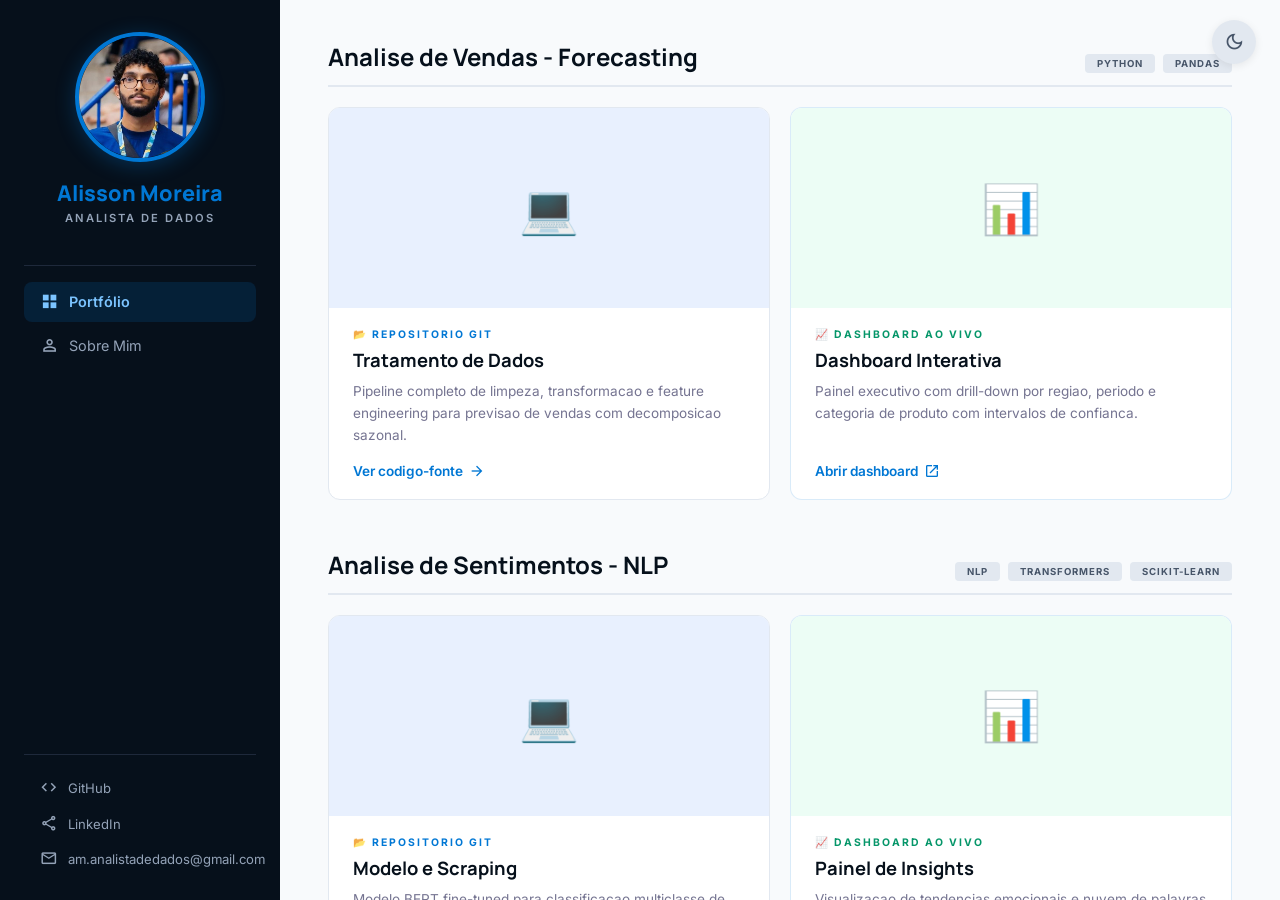
==== index2.html @ 7519adab "outras versões" ====
<!DOCTYPE html>
<html class="light" lang="pt-BR">
<head>
    <meta charset="utf-8"/>
    <meta name="viewport" content="width=device-width, initial-scale=1.0"/>
    <title>Portfólio | Alisson Moreira - Analista de Dados</title>
    <link href="https://fonts.googleapis.com/css2?family=Manrope:wght@400;600;700;800&family=Inter:wght@300;400;500;600&display=swap" rel="stylesheet"/>
    <link href="https://fonts.googleapis.com/css2?family=Material+Symbols+Outlined:wght,FILL@100..700,0..1&display=swap" rel="stylesheet"/>
    <style>
        /* ========== RESET & BASE ========== */
        *, *::before, *::after { margin: 0; padding: 0; box-sizing: border-box; }
        html { scroll-behavior: smooth; }

        body {
            font-family: 'Inter', sans-serif;
            color: #2a3439;
            background-color: #F8FAFC;
            transition: background-color 0.4s, color 0.4s;
            overflow: hidden;
            height: 100vh;
        }
        .dark body { background-color: #06101b; color: #e2e8f0; }

        .material-symbols-outlined {
            font-variation-settings: 'FILL' 0, 'wght' 400, 'GRAD' 0, 'opsz' 24;
        }

        /* ========== SIDEBAR ========== */
        aside {
            height: 100vh;
            width: 280px;
            position: fixed;
            left: 0; top: 0;
            background: #06101b;
            display: flex;
            flex-direction: column;
            padding: 2rem 1.5rem 1.5rem;
            z-index: 40;
            overflow-y: auto;
            transition: transform 0.3s;
        }

        /* -- Perfil -- */
        .sidebar-profile {
            display: flex;
            flex-direction: column;
            align-items: center;
            text-align: center;
            margin-bottom: 1.5rem;
        }
        .sidebar-photo {
            width: 130px; height: 130px;
            border-radius: 50%;
            object-fit: cover;
            border: 4px solid #0077D4;
            box-shadow: 0 4px 20px rgba(0,119,212,0.3);
            margin-bottom: 1rem;
        }
        .sidebar-name {
            font-family: 'Manrope', sans-serif;
            font-size: 1.35rem;
            font-weight: 800;
            color: #0077D4;
        }
        .sidebar-role {
            font-size: 0.7rem;
            font-weight: 600;
            color: #94a3b8;
            text-transform: uppercase;
            letter-spacing: 2px;
            margin-top: 0.25rem;
        }

        /* -- Sidebar nav -- */
        aside hr {
            border: none;
            border-top: 1px solid #1e293b;
            margin: 1rem 0;
        }
        .sidebar-nav { display: flex; flex-direction: column; gap: 4px; flex: 1; }
        .sidebar-nav a {
            color: #94a3b8;
            text-decoration: none;
            padding: 0.65rem 1rem;
            border-radius: 8px;
            display: flex;
            align-items: center;
            gap: 10px;
            font-size: 0.9rem;
            transition: all 0.2s;
        }
        .sidebar-nav a:hover { background: rgba(0,119,212,0.1); color: #e2e8f0; }
        .sidebar-nav a.active {
            background: rgba(0,119,212,0.15);
            color: #7cc4ff;
            font-weight: 600;
        }
        .sidebar-nav a .material-symbols-outlined { font-size: 1.2rem; }

        /* -- Sidebar bottom links -- */
        .sidebar-bottom {
            display: flex;
            flex-direction: column;
            gap: 2px;
            border-top: 1px solid #1e293b;
            padding-top: 1rem;
            margin-top: auto;
        }
        .sidebar-bottom a,
        .sidebar-bottom .copy-email-btn {
            color: #94a3b8;
            text-decoration: none;
            display: flex;
            align-items: center;
            gap: 10px;
            padding: 0.5rem 1rem;
            border-radius: 8px;
            font-size: 0.82rem;
            transition: all 0.2s;
            cursor: pointer;
            border: none;
            background: none;
            font-family: inherit;
            width: 100%;
            position: relative;
        }
        .sidebar-bottom a:hover,
        .sidebar-bottom .copy-email-btn:hover {
            color: #0077D4;
            background: rgba(0,119,212,0.08);
        }
        .sidebar-bottom .material-symbols-outlined { font-size: 1.1rem; }

        /* -- Copy badge -- */
        .copy-badge {
            position: absolute;
            top: -6px; right: 8px;
            background: #059669;
            color: #fff;
            font-size: 0.6rem;
            font-weight: 700;
            padding: 2px 8px;
            border-radius: 20px;
            opacity: 0;
            transform: translateY(4px);
            transition: all 0.3s;
            pointer-events: none;
        }
        .copy-badge.show {
            opacity: 1;
            transform: translateY(0);
        }

        /* ========== MAIN CONTENT ========== */
        main {
            margin-left: 280px;
            padding: 2.5rem 3rem 3rem;
            height: 100vh;
            overflow-y: auto;
            transition: background-color 0.4s;
        }

        /* ========== PROJECT SECTION ========== */
        .project { margin-bottom: 3rem; }
        .project-header {
            display: flex;
            justify-content: space-between;
            align-items: flex-end;
            border-bottom: 2px solid #e2e8f0;
            padding-bottom: 0.75rem;
            margin-bottom: 1.25rem;
        }
        .dark .project-header { border-color: #1e293b; }

        .project-title {
            font-family: 'Manrope', sans-serif;
            font-size: 1.5rem;
            font-weight: 700;
            color: #06101b;
        }
        .dark .project-title { color: #f1f5f9; }

        .project-tags { display: flex; gap: 0.5rem; }
        .tag {
            background: #e2e8f0;
            color: #475569;
            padding: 4px 12px;
            border-radius: 4px;
            font-size: 0.6rem;
            font-weight: 700;
            text-transform: uppercase;
            letter-spacing: 1px;
        }
        .dark .tag { background: #1e293b; color: #94a3b8; }

        /* ========== CARD GRID ========== */
        .card-grid {
            display: grid;
            grid-template-columns: 1fr 1fr;
            gap: 1.25rem;
            align-items: stretch;
        }

        .card-wrapper {
            text-decoration: none;
            color: inherit;
            display: flex;
        }
        .card-wrapper:hover { text-decoration: none; }

        .card {
            background: #fff;
            border-radius: 12px;
            overflow: hidden;
            border: 1px solid #e2e8f0;
            transition: all 0.3s;
            display: flex;
            flex-direction: column;
            flex: 1;
        }
        .card:hover {
            box-shadow: 0 8px 30px rgba(0,0,0,0.08);
            transform: translateY(-4px);
        }
        .dark .card {
            background: #0f1d32;
            border-color: #1e293b;
        }
        .dark .card:hover {
            box-shadow: 0 8px 30px rgba(0,119,212,0.1);
        }
        .card.dash-card { border-color: rgba(0,119,212,0.15); }
        .dark .card.dash-card { border-color: rgba(0,119,212,0.25); }

        .card-preview {
            width: 100%; height: 200px;
            display: flex; align-items: center; justify-content: center;
            font-size: 3rem;
        }

        .card-body {
            padding: 1.25rem 1.5rem;
            flex: 1;
            display: flex;
            flex-direction: column;
        }
        .card-label {
            font-size: 0.65rem;
            font-weight: 700;
            letter-spacing: 2px;
            text-transform: uppercase;
            margin-bottom: 0.4rem;
        }
        .card-label.repo { color: #0077D4; }
        .card-label.dash { color: #059669; }

        .card-name {
            font-family: 'Manrope', sans-serif;
            font-size: 1.15rem;
            font-weight: 700;
            color: #06101b;
            margin-bottom: 0.5rem;
        }
        .dark .card-name { color: #f1f5f9; }

        .card-desc {
            font-size: 0.85rem;
            color: #757491;
            line-height: 1.6;
            flex: 1;
        }
        .dark .card-desc { color: #94a3b8; }

        .card-action {
            display: inline-flex;
            align-items: center;
            gap: 6px;
            color: #0077D4;
            font-size: 0.85rem;
            font-weight: 600;
            margin-top: 1rem;
            text-decoration: none;
        }
        .card-action .material-symbols-outlined {
            font-size: 1rem;
            transition: transform 0.2s;
        }
        .card-wrapper:hover .card-action .material-symbols-outlined {
            transform: translateX(4px);
        }

        /* ========== FOOTER ========== */
        footer {
            text-align: center;
            padding: 2rem 0;
            border-top: 1px solid #e2e8f0;
            color: #757491;
            font-size: 0.75rem;
            letter-spacing: 1px;
        }
        .dark footer { border-color: #1e293b; color: #64748b; }

        /* ========== THEME TOGGLE (top-right) ========== */
        .theme-toggle {
            position: fixed;
            top: 1.25rem; right: 1.5rem;
            z-index: 50;
            background: #e2e8f0;
            border: none;
            width: 44px; height: 44px;
            border-radius: 50%;
            cursor: pointer;
            display: flex;
            align-items: center;
            justify-content: center;
            transition: background 0.3s;
            box-shadow: 0 2px 8px rgba(0,0,0,0.08);
        }
        .dark .theme-toggle { background: #1e293b; }
        .theme-toggle .material-symbols-outlined { color: #475569; font-size: 1.3rem; }
        .dark .theme-toggle .material-symbols-outlined { color: #94a3b8; }

        .theme-toggle .icon-light { display: none; }
        .dark .theme-toggle .icon-dark { display: none; }
        .dark .theme-toggle .icon-light { display: block; }

        /* ========== MOBILE HAMBURGER ========== */
        .hamburger {
            display: none;
            position: fixed;
            top: 1.25rem; left: 1rem;
            z-index: 60;
            background: #0077D4;
            border: none;
            width: 44px; height: 44px;
            border-radius: 10px;
            cursor: pointer;
            align-items: center;
            justify-content: center;
            box-shadow: 0 2px 8px rgba(0,0,0,0.15);
        }
        .hamburger .material-symbols-outlined { color: #fff; font-size: 1.5rem; }

        .sidebar-overlay {
            display: none;
            position: fixed;
            inset: 0;
            background: rgba(0,0,0,0.5);
            z-index: 35;
        }

        /* ========== RESPONSIVE ========== */
        @media (max-width: 900px) {
            .card-grid { grid-template-columns: 1fr; }
        }
        @media (max-width: 768px) {
            aside { transform: translateX(-100%); }
            aside.open { transform: translateX(0); }
            .sidebar-overlay.open { display: block; }
            .hamburger { display: flex; }
            main { margin-left: 0; padding: 4.5rem 1.25rem 2rem; }
        }
    </style>
</head>
<body>
    <!-- Theme Toggle -->
    <button class="theme-toggle" id="theme-toggle" aria-label="Alternar tema">
        <span class="material-symbols-outlined icon-dark">dark_mode</span>
        <span class="material-symbols-outlined icon-light">light_mode</span>
    </button>

    <!-- Mobile Hamburger -->
    <button class="hamburger" id="hamburger">
        <span class="material-symbols-outlined">menu</span>
    </button>
    <div class="sidebar-overlay" id="sidebar-overlay"></div>

    <!-- Sidebar -->
    <aside id="sidebar">
        <div class="sidebar-profile">
            <img class="sidebar-photo" src="alisson.jpeg" alt="Alisson Moreira"/>
            <h1 class="sidebar-name">Alisson Moreira</h1>
            <p class="sidebar-role">Analista de Dados</p>
        </div>

        <hr/>

        <nav class="sidebar-nav">
            <a href="index.html" class="active">
                <span class="material-symbols-outlined" style="font-variation-settings:'FILL' 1;">grid_view</span>
                Portfólio
            </a>
            <a href="sobre.html">
                <span class="material-symbols-outlined">person</span>
                Sobre Mim
            </a>
        </nav>

        <div class="sidebar-bottom">
            <a href="https://github.com/alisson002" target="_blank">
                <span class="material-symbols-outlined">code</span>
                GitHub
            </a>
            <a href="https://linkedin.com/in/seu-perfil" target="_blank">
                <span class="material-symbols-outlined">share</span>
                LinkedIn
            </a>
            <button class="copy-email-btn" id="copy-email" type="button">
                <span class="material-symbols-outlined">mail</span>
                am.analistadedados@gmail.com
                <span class="copy-badge" id="copy-badge">Copiado!</span>
            </button>
        </div>
    </aside>

    <!-- Main Content -->
    <main>
        <!-- ===== Projeto 1 ===== -->
        <div class="project">
            <div class="project-header">
                <h3 class="project-title">Analise de Vendas - Forecasting</h3>
                <div class="project-tags">
                    <span class="tag">Python</span>
                    <span class="tag">Pandas</span>
                </div>
            </div>
            <div class="card-grid">
                <a class="card-wrapper" href="https://github.com/seu-usuario/projeto-vendas" target="_blank">
                    <div class="card">
                        <div class="card-preview" style="background:#e8f0fe;">💻</div>
                        <div class="card-body">
                            <div class="card-label repo">📂 Repositorio Git</div>
                            <div class="card-name">Tratamento de Dados</div>
                            <p class="card-desc">Pipeline completo de limpeza, transformacao e feature engineering para previsao de vendas com decomposicao sazonal.</p>
                            <span class="card-action">Ver codigo-fonte <span class="material-symbols-outlined">arrow_forward</span></span>
                        </div>
                    </div>
                </a>
                <a class="card-wrapper" href="https://seu-app.streamlit.app" target="_blank">
                    <div class="card dash-card">
                        <div class="card-preview" style="background:#ecfdf5;">📊</div>
                        <div class="card-body">
                            <div class="card-label dash">📈 Dashboard ao Vivo</div>
                            <div class="card-name">Dashboard Interativa</div>
                            <p class="card-desc">Painel executivo com drill-down por regiao, periodo e categoria de produto com intervalos de confianca.</p>
                            <span class="card-action">Abrir dashboard <span class="material-symbols-outlined">open_in_new</span></span>
                        </div>
                    </div>
                </a>
            </div>
        </div>

        <!-- ===== Projeto 2 ===== -->
        <div class="project">
            <div class="project-header">
                <h3 class="project-title">Analise de Sentimentos - NLP</h3>
                <div class="project-tags">
                    <span class="tag">NLP</span>
                    <span class="tag">Transformers</span>
                    <span class="tag">Scikit-learn</span>
                </div>
            </div>
            <div class="card-grid">
                <a class="card-wrapper" href="https://github.com/seu-usuario/projeto-sentimentos" target="_blank">
                    <div class="card">
                        <div class="card-preview" style="background:#e8f0fe;">💻</div>
                        <div class="card-body">
                            <div class="card-label repo">📂 Repositorio Git</div>
                            <div class="card-name">Modelo e Scraping</div>
                            <p class="card-desc">Modelo BERT fine-tuned para classificacao multiclasse de avaliacoes de clientes em 4 categorias de produto.</p>
                            <span class="card-action">Ver codigo-fonte <span class="material-symbols-outlined">arrow_forward</span></span>
                        </div>
                    </div>
                </a>
                <a class="card-wrapper" href="https://seu-app-sentimentos.streamlit.app" target="_blank">
                    <div class="card dash-card">
                        <div class="card-preview" style="background:#ecfdf5;">📊</div>
                        <div class="card-body">
                            <div class="card-label dash">📈 Dashboard ao Vivo</div>
                            <div class="card-name">Painel de Insights</div>
                            <p class="card-desc">Visualizacao de tendencias emocionais e nuvem de palavras para orientar estrategias de marketing.</p>
                            <span class="card-action">Abrir dashboard <span class="material-symbols-outlined">open_in_new</span></span>
                        </div>
                    </div>
                </a>
            </div>
        </div>

        <!-- ===== Projeto 3 ===== -->
        <div class="project">
            <div class="project-header">
                <h3 class="project-title">Analise de teste</h3>
                <div class="project-tags">
                    <span class="tag">NLP</span>
                    <span class="tag">Transformers</span>
                    <span class="tag">Scikit-learn</span>
                </div>
            </div>
            <div class="card-grid">
                <a class="card-wrapper" href="https://github.com/seu-usuario/projeto-sentimentos" target="_blank">
                    <div class="card">
                        <div class="card-preview" style="background:#e8f0fe;">💻</div>
                        <div class="card-body">
                            <div class="card-label repo">📂 Repositorio Git</div>
                            <div class="card-name">teste</div>
                            <p class="card-desc">sdfjhsdkfjhksjdfhjshdfsdf dsfdsfsd f sdfsdfsdfsdfsd .</p>
                            <span class="card-action">Ver codigo-fonte <span class="material-symbols-outlined">arrow_forward</span></span>
                        </div>
                    </div>
                </a>
                <a class="card-wrapper" href="https://seu-app-sentimentos.streamlit.app" target="_blank">
                    <div class="card dash-card">
                        <div class="card-preview" style="background:#ecfdf5;">📊</div>
                        <div class="card-body">
                            <div class="card-label dash">📈 Dashboard ao Vivo</div>
                            <div class="card-name">Painel de Insights</div>
                            <p class="card-desc">Visualizacao de tendencias emocionais e nuvem de palavras para orientar estrategias de marketing.</p>
                            <span class="card-action">Abrir dashboard <span class="material-symbols-outlined">open_in_new</span></span>
                        </div>
                    </div>
                </a>
            </div>
        </div>
        <!-- Footer -->
        <footer>
            &copy; 2026 Alisson Moreira &middot; Portfólio de Analista de Dados
        </footer>
    </main>

    <script>
        /* ===== TEMA CLARO / ESCURO ===== */
        const html = document.documentElement;
        const toggle = document.getElementById('theme-toggle');

        if (localStorage.getItem('theme') === 'dark') {
            html.classList.replace('light', 'dark');
        }

        toggle.addEventListener('click', () => {
            html.classList.toggle('dark');
            html.classList.toggle('light');
            localStorage.setItem('theme', html.classList.contains('dark') ? 'dark' : 'light');
        });

        /* ===== COPIAR E-MAIL ===== */
        document.getElementById('copy-email').addEventListener('click', () => {
            const email = 'am.analistadedados@gmail.com';
            navigator.clipboard.writeText(email).catch(() => {
                const ta = document.createElement('textarea');
                ta.value = email;
                ta.style.position = 'fixed';
                ta.style.left = '-9999px';
                document.body.appendChild(ta);
                ta.select();
                document.execCommand('copy');
                document.body.removeChild(ta);
            });
            const badge = document.getElementById('copy-badge');
            badge.classList.add('show');
            setTimeout(() => badge.classList.remove('show'), 2000);
        });

        /* ===== MOBILE SIDEBAR ===== */
        const hamburger = document.getElementById('hamburger');
        const sidebar = document.getElementById('sidebar');
        const overlay = document.getElementById('sidebar-overlay');

        hamburger.addEventListener('click', () => {
            sidebar.classList.toggle('open');
            overlay.classList.toggle('open');
        });
        overlay.addEventListener('click', () => {
            sidebar.classList.remove('open');
            overlay.classList.remove('open');
        });
    </script>
</body>
</html>
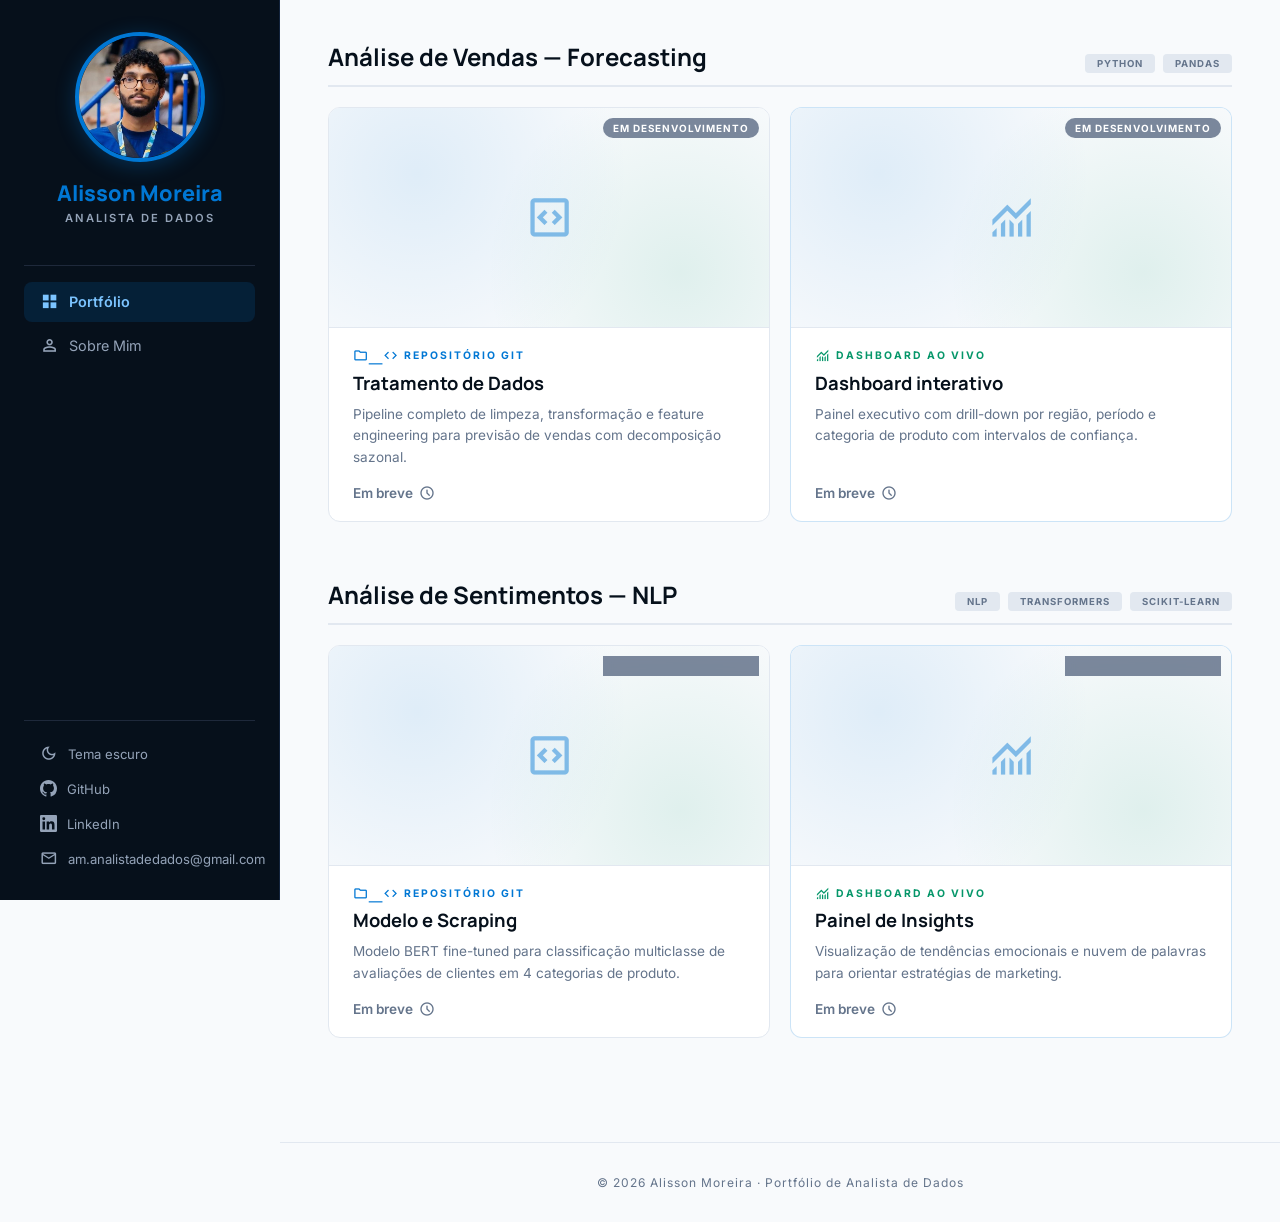
==== commit 3f6a4912: "att" ====
--- a/index2.html
+++ b/index2.html
@@ -4,456 +4,127 @@
     <meta charset="utf-8"/>
     <meta name="viewport" content="width=device-width, initial-scale=1.0"/>
     <title>Portfólio | Alisson Moreira - Analista de Dados</title>
+    <meta name="description" content="Portfólio de Alisson Moreira, analista de dados: projetos em Python, Pandas e SQL com dashboards interativos em Streamlit."/>
+    <meta property="og:title" content="Alisson Moreira — Analista de Dados"/>
+    <meta property="og:description" content="Projetos de análise de dados com Python, Pandas, SQL e dashboards interativos."/>
+    <meta property="og:image" content="https://alisson002.github.io/portifolio/alisson.jpeg"/>
+    <meta property="og:url" content="https://alisson002.github.io/portifolio/"/>
+    <meta property="og:type" content="website"/>
+    <link rel="icon" href="data:image/svg+xml,<svg xmlns=%22http://www.w3.org/2000/svg%22 viewBox=%220 0 100 100%22><text y=%22.9em%22 font-size=%2290%22>📊</text></svg>"/>
+    <script>
+        // Aplica o tema salvo antes da primeira pintura (evita "flash")
+        try {
+            if (localStorage.getItem('theme') === 'dark') {
+                document.documentElement.classList.replace('light', 'dark');
+            }
+        } catch (e) { /* localStorage indisponível (modo privado etc.) */ }
+    </script>
+    <link rel="preconnect" href="https://fonts.googleapis.com"/>
+    <link rel="preconnect" href="https://fonts.gstatic.com" crossorigin/>
     <link href="https://fonts.googleapis.com/css2?family=Manrope:wght@400;600;700;800&family=Inter:wght@300;400;500;600&display=swap" rel="stylesheet"/>
     <link href="https://fonts.googleapis.com/css2?family=Material+Symbols+Outlined:wght,FILL@100..700,0..1&display=swap" rel="stylesheet"/>
-    <style>
-        /* ========== RESET & BASE ========== */
-        *, *::before, *::after { margin: 0; padding: 0; box-sizing: border-box; }
-        html { scroll-behavior: smooth; }
-
-        body {
-            font-family: 'Inter', sans-serif;
-            color: #2a3439;
-            background-color: #F8FAFC;
-            transition: background-color 0.4s, color 0.4s;
-            overflow: hidden;
-            height: 100vh;
-        }
-        .dark body { background-color: #06101b; color: #e2e8f0; }
-
-        .material-symbols-outlined {
-            font-variation-settings: 'FILL' 0, 'wght' 400, 'GRAD' 0, 'opsz' 24;
-        }
-
-        /* ========== SIDEBAR ========== */
-        aside {
-            height: 100vh;
-            width: 280px;
-            position: fixed;
-            left: 0; top: 0;
-            background: #06101b;
-            display: flex;
-            flex-direction: column;
-            padding: 2rem 1.5rem 1.5rem;
-            z-index: 40;
-            overflow-y: auto;
-            transition: transform 0.3s;
-        }
-
-        /* -- Perfil -- */
-        .sidebar-profile {
-            display: flex;
-            flex-direction: column;
-            align-items: center;
-            text-align: center;
-            margin-bottom: 1.5rem;
-        }
-        .sidebar-photo {
-            width: 130px; height: 130px;
-            border-radius: 50%;
-            object-fit: cover;
-            border: 4px solid #0077D4;
-            box-shadow: 0 4px 20px rgba(0,119,212,0.3);
-            margin-bottom: 1rem;
-        }
-        .sidebar-name {
-            font-family: 'Manrope', sans-serif;
-            font-size: 1.35rem;
-            font-weight: 800;
-            color: #0077D4;
-        }
-        .sidebar-role {
-            font-size: 0.7rem;
-            font-weight: 600;
-            color: #94a3b8;
-            text-transform: uppercase;
-            letter-spacing: 2px;
-            margin-top: 0.25rem;
-        }
-
-        /* -- Sidebar nav -- */
-        aside hr {
-            border: none;
-            border-top: 1px solid #1e293b;
-            margin: 1rem 0;
-        }
-        .sidebar-nav { display: flex; flex-direction: column; gap: 4px; flex: 1; }
-        .sidebar-nav a {
-            color: #94a3b8;
-            text-decoration: none;
-            padding: 0.65rem 1rem;
-            border-radius: 8px;
-            display: flex;
-            align-items: center;
-            gap: 10px;
-            font-size: 0.9rem;
-            transition: all 0.2s;
-        }
-        .sidebar-nav a:hover { background: rgba(0,119,212,0.1); color: #e2e8f0; }
-        .sidebar-nav a.active {
-            background: rgba(0,119,212,0.15);
-            color: #7cc4ff;
-            font-weight: 600;
-        }
-        .sidebar-nav a .material-symbols-outlined { font-size: 1.2rem; }
-
-        /* -- Sidebar bottom links -- */
-        .sidebar-bottom {
-            display: flex;
-            flex-direction: column;
-            gap: 2px;
-            border-top: 1px solid #1e293b;
-            padding-top: 1rem;
-            margin-top: auto;
-        }
-        .sidebar-bottom a,
-        .sidebar-bottom .copy-email-btn {
-            color: #94a3b8;
-            text-decoration: none;
-            display: flex;
-            align-items: center;
-            gap: 10px;
-            padding: 0.5rem 1rem;
-            border-radius: 8px;
-            font-size: 0.82rem;
-            transition: all 0.2s;
-            cursor: pointer;
-            border: none;
-            background: none;
-            font-family: inherit;
-            width: 100%;
-            position: relative;
-        }
-        .sidebar-bottom a:hover,
-        .sidebar-bottom .copy-email-btn:hover {
-            color: #0077D4;
-            background: rgba(0,119,212,0.08);
-        }
-        .sidebar-bottom .material-symbols-outlined { font-size: 1.1rem; }
-
-        /* -- Copy badge -- */
-        .copy-badge {
-            position: absolute;
-            top: -6px; right: 8px;
-            background: #059669;
-            color: #fff;
-            font-size: 0.6rem;
-            font-weight: 700;
-            padding: 2px 8px;
-            border-radius: 20px;
-            opacity: 0;
-            transform: translateY(4px);
-            transition: all 0.3s;
-            pointer-events: none;
-        }
-        .copy-badge.show {
-            opacity: 1;
-            transform: translateY(0);
-        }
-
-        /* ========== MAIN CONTENT ========== */
-        main {
-            margin-left: 280px;
-            padding: 2.5rem 3rem 3rem;
-            height: 100vh;
-            overflow-y: auto;
-            transition: background-color 0.4s;
-        }
-
-        /* ========== PROJECT SECTION ========== */
-        .project { margin-bottom: 3rem; }
-        .project-header {
-            display: flex;
-            justify-content: space-between;
-            align-items: flex-end;
-            border-bottom: 2px solid #e2e8f0;
-            padding-bottom: 0.75rem;
-            margin-bottom: 1.25rem;
-        }
-        .dark .project-header { border-color: #1e293b; }
-
-        .project-title {
-            font-family: 'Manrope', sans-serif;
-            font-size: 1.5rem;
-            font-weight: 700;
-            color: #06101b;
-        }
-        .dark .project-title { color: #f1f5f9; }
-
-        .project-tags { display: flex; gap: 0.5rem; }
-        .tag {
-            background: #e2e8f0;
-            color: #475569;
-            padding: 4px 12px;
-            border-radius: 4px;
-            font-size: 0.6rem;
-            font-weight: 700;
-            text-transform: uppercase;
-            letter-spacing: 1px;
-        }
-        .dark .tag { background: #1e293b; color: #94a3b8; }
-
-        /* ========== CARD GRID ========== */
-        .card-grid {
-            display: grid;
-            grid-template-columns: 1fr 1fr;
-            gap: 1.25rem;
-            align-items: stretch;
-        }
-
-        .card-wrapper {
-            text-decoration: none;
-            color: inherit;
-            display: flex;
-        }
-        .card-wrapper:hover { text-decoration: none; }
-
-        .card {
-            background: #fff;
-            border-radius: 12px;
-            overflow: hidden;
-            border: 1px solid #e2e8f0;
-            transition: all 0.3s;
-            display: flex;
-            flex-direction: column;
-            flex: 1;
-        }
-        .card:hover {
-            box-shadow: 0 8px 30px rgba(0,0,0,0.08);
-            transform: translateY(-4px);
-        }
-        .dark .card {
-            background: #0f1d32;
-            border-color: #1e293b;
-        }
-        .dark .card:hover {
-            box-shadow: 0 8px 30px rgba(0,119,212,0.1);
-        }
-        .card.dash-card { border-color: rgba(0,119,212,0.15); }
-        .dark .card.dash-card { border-color: rgba(0,119,212,0.25); }
-
-        .card-preview {
-            width: 100%; height: 200px;
-            display: flex; align-items: center; justify-content: center;
-            font-size: 3rem;
-        }
-
-        .card-body {
-            padding: 1.25rem 1.5rem;
-            flex: 1;
-            display: flex;
-            flex-direction: column;
-        }
-        .card-label {
-            font-size: 0.65rem;
-            font-weight: 700;
-            letter-spacing: 2px;
-            text-transform: uppercase;
-            margin-bottom: 0.4rem;
-        }
-        .card-label.repo { color: #0077D4; }
-        .card-label.dash { color: #059669; }
-
-        .card-name {
-            font-family: 'Manrope', sans-serif;
-            font-size: 1.15rem;
-            font-weight: 700;
-            color: #06101b;
-            margin-bottom: 0.5rem;
-        }
-        .dark .card-name { color: #f1f5f9; }
-
-        .card-desc {
-            font-size: 0.85rem;
-            color: #757491;
-            line-height: 1.6;
-            flex: 1;
-        }
-        .dark .card-desc { color: #94a3b8; }
-
-        .card-action {
-            display: inline-flex;
-            align-items: center;
-            gap: 6px;
-            color: #0077D4;
-            font-size: 0.85rem;
-            font-weight: 600;
-            margin-top: 1rem;
-            text-decoration: none;
-        }
-        .card-action .material-symbols-outlined {
-            font-size: 1rem;
-            transition: transform 0.2s;
-        }
-        .card-wrapper:hover .card-action .material-symbols-outlined {
-            transform: translateX(4px);
-        }
-
-        /* ========== FOOTER ========== */
-        footer {
-            text-align: center;
-            padding: 2rem 0;
-            border-top: 1px solid #e2e8f0;
-            color: #757491;
-            font-size: 0.75rem;
-            letter-spacing: 1px;
-        }
-        .dark footer { border-color: #1e293b; color: #64748b; }
-
-        /* ========== THEME TOGGLE (top-right) ========== */
-        .theme-toggle {
-            position: fixed;
-            top: 1.25rem; right: 1.5rem;
-            z-index: 50;
-            background: #e2e8f0;
-            border: none;
-            width: 44px; height: 44px;
-            border-radius: 50%;
-            cursor: pointer;
-            display: flex;
-            align-items: center;
-            justify-content: center;
-            transition: background 0.3s;
-            box-shadow: 0 2px 8px rgba(0,0,0,0.08);
-        }
-        .dark .theme-toggle { background: #1e293b; }
-        .theme-toggle .material-symbols-outlined { color: #475569; font-size: 1.3rem; }
-        .dark .theme-toggle .material-symbols-outlined { color: #94a3b8; }
-
-        .theme-toggle .icon-light { display: none; }
-        .dark .theme-toggle .icon-dark { display: none; }
-        .dark .theme-toggle .icon-light { display: block; }
-
-        /* ========== MOBILE HAMBURGER ========== */
-        .hamburger {
-            display: none;
-            position: fixed;
-            top: 1.25rem; left: 1rem;
-            z-index: 60;
-            background: #0077D4;
-            border: none;
-            width: 44px; height: 44px;
-            border-radius: 10px;
-            cursor: pointer;
-            align-items: center;
-            justify-content: center;
-            box-shadow: 0 2px 8px rgba(0,0,0,0.15);
-        }
-        .hamburger .material-symbols-outlined { color: #fff; font-size: 1.5rem; }
-
-        .sidebar-overlay {
-            display: none;
-            position: fixed;
-            inset: 0;
-            background: rgba(0,0,0,0.5);
-            z-index: 35;
-        }
-
-        /* ========== RESPONSIVE ========== */
-        @media (max-width: 900px) {
-            .card-grid { grid-template-columns: 1fr; }
-        }
-        @media (max-width: 768px) {
-            aside { transform: translateX(-100%); }
-            aside.open { transform: translateX(0); }
-            .sidebar-overlay.open { display: block; }
-            .hamburger { display: flex; }
-            main { margin-left: 0; padding: 4.5rem 1.25rem 2rem; }
-        }
-    </style>
+    <link href="assets/style.css" rel="stylesheet"/>
 </head>
 <body>
-    <!-- Theme Toggle -->
-    <button class="theme-toggle" id="theme-toggle" aria-label="Alternar tema">
-        <span class="material-symbols-outlined icon-dark">dark_mode</span>
-        <span class="material-symbols-outlined icon-light">light_mode</span>
-    </button>
+    <a class="skip-link" href="#conteudo">Ir para o conteúdo</a>
 
-    <!-- Mobile Hamburger -->
-    <button class="hamburger" id="hamburger">
-        <span class="material-symbols-outlined">menu</span>
+    <!-- Menu mobile -->
+    <button class="hamburger" id="hamburger" aria-label="Abrir menu">
+        <span class="material-symbols-outlined" aria-hidden="true">menu</span>
     </button>
     <div class="sidebar-overlay" id="sidebar-overlay"></div>
 
     <!-- Sidebar -->
     <aside id="sidebar">
         <div class="sidebar-profile">
-            <img class="sidebar-photo" src="alisson.jpeg" alt="Alisson Moreira"/>
+            <img class="sidebar-photo" src="alisson.jpeg" alt="Foto de Alisson Moreira"/>
             <h1 class="sidebar-name">Alisson Moreira</h1>
             <p class="sidebar-role">Analista de Dados</p>
         </div>
 
         <hr/>
 
-        <nav class="sidebar-nav">
-            <a href="index.html" class="active">
-                <span class="material-symbols-outlined" style="font-variation-settings:'FILL' 1;">grid_view</span>
+        <nav class="sidebar-nav" aria-label="Navegação principal">
+            <a href="index.html" class="active" aria-current="page">
+                <span class="material-symbols-outlined" style="font-variation-settings:'FILL' 1;" aria-hidden="true">grid_view</span>
                 Portfólio
             </a>
             <a href="sobre.html">
-                <span class="material-symbols-outlined">person</span>
+                <span class="material-symbols-outlined" aria-hidden="true">person</span>
                 Sobre Mim
             </a>
         </nav>
 
         <div class="sidebar-bottom">
-            <a href="https://github.com/alisson002" target="_blank">
-                <span class="material-symbols-outlined">code</span>
+            <button class="theme-toggle" id="theme-toggle" type="button" aria-label="Alternar tema claro/escuro">
+                <span class="material-symbols-outlined icon-dark" aria-hidden="true">dark_mode</span>
+                <span class="material-symbols-outlined icon-light" aria-hidden="true">light_mode</span>
+                <span class="icon-dark">Tema escuro</span>
+                <span class="icon-light">Tema claro</span>
+            </button>
+            <a href="https://github.com/alisson002" target="_blank" rel="noopener">
+                <svg viewBox="0 0 16 16" aria-hidden="true"><path d="M8 0C3.58 0 0 3.58 0 8c0 3.54 2.29 6.53 5.47 7.59.4.07.55-.17.55-.38 0-.19-.01-.82-.01-1.49-2.01.37-2.53-.49-2.69-.94-.09-.23-.48-.94-.82-1.13-.28-.15-.68-.52-.01-.53.63-.01 1.08.58 1.23.82.72 1.21 1.87.87 2.33.66.07-.52.28-.87.51-1.07-1.78-.2-3.64-.89-3.64-3.95 0-.87.31-1.59.82-2.15-.08-.2-.36-1.02.08-2.12 0 0 .67-.21 2.2.82.64-.18 1.32-.27 2-.27.68 0 1.36.09 2 .27 1.53-1.04 2.2-.82 2.2-.82.44 1.1.16 1.92.08 2.12.51.56.82 1.27.82 2.15 0 3.07-1.87 3.75-3.65 3.95.29.25.54.73.54 1.48 0 1.07-.01 1.93-.01 2.2 0 .21.15.46.55.38A8.01 8.01 0 0 0 16 8c0-4.42-3.58-8-8-8z"/></svg>
                 GitHub
             </a>
-            <a href="https://linkedin.com/in/seu-perfil" target="_blank">
-                <span class="material-symbols-outlined">share</span>
+            <a href="https://linkedin.com/in/seu-perfil" target="_blank" rel="noopener">
+                <svg viewBox="0 0 24 24" aria-hidden="true"><path d="M20.45 20.45h-3.55v-5.57c0-1.33-.03-3.04-1.85-3.04-1.85 0-2.14 1.45-2.14 2.94v5.67H9.36V9h3.41v1.56h.05c.47-.9 1.63-1.85 3.36-1.85 3.6 0 4.27 2.37 4.27 5.45v6.29zM5.34 7.43a2.06 2.06 0 1 1 0-4.12 2.06 2.06 0 0 1 0 4.12zM7.12 20.45H3.56V9h3.56v11.45zM22.22 0H1.77C.79 0 0 .77 0 1.72v20.55C0 23.23.79 24 1.77 24h20.45c.98 0 1.78-.77 1.78-1.73V1.72C24 .77 23.2 0 22.22 0z"/></svg>
                 LinkedIn
             </a>
-            <button class="copy-email-btn" id="copy-email" type="button">
-                <span class="material-symbols-outlined">mail</span>
+            <button class="copy-email-btn" type="button" data-copy-email="am.analistadedados@gmail.com">
+                <span class="material-symbols-outlined" aria-hidden="true">mail</span>
                 am.analistadedados@gmail.com
-                <span class="copy-badge" id="copy-badge">Copiado!</span>
+                <span class="copy-badge">Copiado!</span>
             </button>
         </div>
     </aside>
 
-    <!-- Main Content -->
-    <main>
-        <!-- ===== Projeto 1 ===== -->
-        <div class="project">
+    <!-- Conteúdo -->
+    <main id="conteudo">
+        <!-- ===== Projeto 1: Vendas (em desenvolvimento) ===== -->
+        <section class="project reveal">
             <div class="project-header">
-                <h3 class="project-title">Analise de Vendas - Forecasting</h3>
+                <h3 class="project-title">Análise de Vendas — Forecasting</h3>
                 <div class="project-tags">
                     <span class="tag">Python</span>
                     <span class="tag">Pandas</span>
                 </div>
             </div>
             <div class="card-grid">
-                <a class="card-wrapper" href="https://github.com/seu-usuario/projeto-vendas" target="_blank">
+                <div class="card-wrapper">
                     <div class="card">
-                        <div class="card-preview" style="background:#e8f0fe;">💻</div>
+                        <div class="card-preview placeholder">
+                            <span class="material-symbols-outlined" aria-hidden="true">code_blocks</span>
+                            <span class="preview-badge soon">Em desenvolvimento</span>
+                        </div>
                         <div class="card-body">
-                            <div class="card-label repo">📂 Repositorio Git</div>
+                            <div class="card-label repo"><span class="material-symbols-outlined" aria-hidden="true">folder_code</span>Repositório Git</div>
                             <div class="card-name">Tratamento de Dados</div>
-                            <p class="card-desc">Pipeline completo de limpeza, transformacao e feature engineering para previsao de vendas com decomposicao sazonal.</p>
-                            <span class="card-action">Ver codigo-fonte <span class="material-symbols-outlined">arrow_forward</span></span>
+                            <p class="card-desc">Pipeline completo de limpeza, transformação e feature engineering para previsão de vendas com decomposição sazonal.</p>
+                            <span class="card-action muted">Em breve <span class="material-symbols-outlined" aria-hidden="true">schedule</span></span>
                         </div>
                     </div>
-                </a>
-                <a class="card-wrapper" href="https://seu-app.streamlit.app" target="_blank">
+                </div>
+                <div class="card-wrapper">
                     <div class="card dash-card">
-                        <div class="card-preview" style="background:#ecfdf5;">📊</div>
+                        <div class="card-preview placeholder">
+                            <span class="material-symbols-outlined" aria-hidden="true">monitoring</span>
+                            <span class="preview-badge soon">Em desenvolvimento</span>
+                        </div>
                         <div class="card-body">
-                            <div class="card-label dash">📈 Dashboard ao Vivo</div>
-                            <div class="card-name">Dashboard Interativa</div>
-                            <p class="card-desc">Painel executivo com drill-down por regiao, periodo e categoria de produto com intervalos de confianca.</p>
-                            <span class="card-action">Abrir dashboard <span class="material-symbols-outlined">open_in_new</span></span>
+                            <div class="card-label dash"><span class="material-symbols-outlined" aria-hidden="true">monitoring</span>Dashboard ao Vivo</div>
+                            <div class="card-name">Dashboard interativo</div>
+                            <p class="card-desc">Painel executivo com drill-down por região, período e categoria de produto com intervalos de confiança.</p>
+                            <span class="card-action muted">Em breve <span class="material-symbols-outlined" aria-hidden="true">schedule</span></span>
                         </div>
                     </div>
-                </a>
+                </div>
             </div>
-        </div>
+        </section>
 
-        <!-- ===== Projeto 2 ===== -->
-        <div class="project">
+        <!-- ===== Projeto 2: NLP (em desenvolvimento) ===== -->
+        <section class="project reveal">
             <div class="project-header">
-                <h3 class="project-title">Analise de Sentimentos - NLP</h3>
+                <h3 class="project-title">Análise de Sentimentos — NLP</h3>
                 <div class="project-tags">
                     <span class="tag">NLP</span>
                     <span class="tag">Transformers</span>
@@ -461,118 +132,43 @@
                 </div>
             </div>
             <div class="card-grid">
-                <a class="card-wrapper" href="https://github.com/seu-usuario/projeto-sentimentos" target="_blank">
+                <div class="card-wrapper">
                     <div class="card">
-                        <div class="card-preview" style="background:#e8f0fe;">💻</div>
+                        <div class="card-preview placeholder">
+                            <span class="material-symbols-outlined" aria-hidden="true">code_blocks</span>
+                            <span class="preview-badge soon">Em desenvolvimento</span>
+                        </div>
                         <div class="card-body">
-                            <div class="card-label repo">📂 Repositorio Git</div>
+                            <div class="card-label repo"><span class="material-symbols-outlined" aria-hidden="true">folder_code</span>Repositório Git</div>
                             <div class="card-name">Modelo e Scraping</div>
-                            <p class="card-desc">Modelo BERT fine-tuned para classificacao multiclasse de avaliacoes de clientes em 4 categorias de produto.</p>
-                            <span class="card-action">Ver codigo-fonte <span class="material-symbols-outlined">arrow_forward</span></span>
+                            <p class="card-desc">Modelo BERT fine-tuned para classificação multiclasse de avaliações de clientes em 4 categorias de produto.</p>
+                            <span class="card-action muted">Em breve <span class="material-symbols-outlined" aria-hidden="true">schedule</span></span>
                         </div>
                     </div>
-                </a>
-                <a class="card-wrapper" href="https://seu-app-sentimentos.streamlit.app" target="_blank">
+                </div>
+                <div class="card-wrapper">
                     <div class="card dash-card">
-                        <div class="card-preview" style="background:#ecfdf5;">📊</div>
+                        <div class="card-preview placeholder">
+                            <span class="material-symbols-outlined" aria-hidden="true">monitoring</span>
+                            <span class="preview-badge soon">Em desenvolvimento</span>
+                        </div>
                         <div class="card-body">
-                            <div class="card-label dash">📈 Dashboard ao Vivo</div>
+                            <div class="card-label dash"><span class="material-symbols-outlined" aria-hidden="true">monitoring</span>Dashboard ao Vivo</div>
                             <div class="card-name">Painel de Insights</div>
-                            <p class="card-desc">Visualizacao de tendencias emocionais e nuvem de palavras para orientar estrategias de marketing.</p>
-                            <span class="card-action">Abrir dashboard <span class="material-symbols-outlined">open_in_new</span></span>
+                            <p class="card-desc">Visualização de tendências emocionais e nuvem de palavras para orientar estratégias de marketing.</p>
+                            <span class="card-action muted">Em breve <span class="material-symbols-outlined" aria-hidden="true">schedule</span></span>
                         </div>
                     </div>
-                </a>
-            </div>
-        </div>
-
-        <!-- ===== Projeto 3 ===== -->
-        <div class="project">
-            <div class="project-header">
-                <h3 class="project-title">Analise de teste</h3>
-                <div class="project-tags">
-                    <span class="tag">NLP</span>
-                    <span class="tag">Transformers</span>
-                    <span class="tag">Scikit-learn</span>
                 </div>
             </div>
-            <div class="card-grid">
-                <a class="card-wrapper" href="https://github.com/seu-usuario/projeto-sentimentos" target="_blank">
-                    <div class="card">
-                        <div class="card-preview" style="background:#e8f0fe;">💻</div>
-                        <div class="card-body">
-                            <div class="card-label repo">📂 Repositorio Git</div>
-                            <div class="card-name">teste</div>
-                            <p class="card-desc">sdfjhsdkfjhksjdfhjshdfsdf dsfdsfsd f sdfsdfsdfsdfsd .</p>
-                            <span class="card-action">Ver codigo-fonte <span class="material-symbols-outlined">arrow_forward</span></span>
-                        </div>
-                    </div>
-                </a>
-                <a class="card-wrapper" href="https://seu-app-sentimentos.streamlit.app" target="_blank">
-                    <div class="card dash-card">
-                        <div class="card-preview" style="background:#ecfdf5;">📊</div>
-                        <div class="card-body">
-                            <div class="card-label dash">📈 Dashboard ao Vivo</div>
-                            <div class="card-name">Painel de Insights</div>
-                            <p class="card-desc">Visualizacao de tendencias emocionais e nuvem de palavras para orientar estrategias de marketing.</p>
-                            <span class="card-action">Abrir dashboard <span class="material-symbols-outlined">open_in_new</span></span>
-                        </div>
-                    </div>
-                </a>
-            </div>
-        </div>
-        <!-- Footer -->
-        <footer>
-            &copy; 2026 Alisson Moreira &middot; Portfólio de Analista de Dados
-        </footer>
+        </section>
     </main>
 
-    <script>
-        /* ===== TEMA CLARO / ESCURO ===== */
-        const html = document.documentElement;
-        const toggle = document.getElementById('theme-toggle');
+    <!-- Rodapé -->
+    <footer>
+        &copy; 2026 Alisson Moreira &middot; Portfólio de Analista de Dados
+    </footer>
 
-        if (localStorage.getItem('theme') === 'dark') {
-            html.classList.replace('light', 'dark');
-        }
-
-        toggle.addEventListener('click', () => {
-            html.classList.toggle('dark');
-            html.classList.toggle('light');
-            localStorage.setItem('theme', html.classList.contains('dark') ? 'dark' : 'light');
-        });
-
-        /* ===== COPIAR E-MAIL ===== */
-        document.getElementById('copy-email').addEventListener('click', () => {
-            const email = 'am.analistadedados@gmail.com';
-            navigator.clipboard.writeText(email).catch(() => {
-                const ta = document.createElement('textarea');
-                ta.value = email;
-                ta.style.position = 'fixed';
-                ta.style.left = '-9999px';
-                document.body.appendChild(ta);
-                ta.select();
-                document.execCommand('copy');
-                document.body.removeChild(ta);
-            });
-            const badge = document.getElementById('copy-badge');
-            badge.classList.add('show');
-            setTimeout(() => badge.classList.remove('show'), 2000);
-        });
-
-        /* ===== MOBILE SIDEBAR ===== */
-        const hamburger = document.getElementById('hamburger');
-        const sidebar = document.getElementById('sidebar');
-        const overlay = document.getElementById('sidebar-overlay');
-
-        hamburger.addEventListener('click', () => {
-            sidebar.classList.toggle('open');
-            overlay.classList.toggle('open');
-        });
-        overlay.addEventListener('click', () => {
-            sidebar.classList.remove('open');
-            overlay.classList.remove('open');
-        });
-    </script>
+    <script src="assets/app.js"></script>
 </body>
 </html>
--- a/assets/style.css
+++ b/assets/style.css
@@ -0,0 +1,531 @@
+/* ============================================================
+   Portfólio Alisson Moreira — estilos compartilhados
+   (index.html + sobre.html)
+   ============================================================ */
+
+/* ========== VARIÁVEIS DE TEMA ========== */
+:root {
+    --bg: #F8FAFC;
+    --text: #2a3439;
+    --heading: #06101b;
+    --muted: #64748b;
+    --card-bg: #ffffff;
+    --border: #e2e8f0;
+    --chip-bg: #F8FAFC;
+    --accent: #0077D4;
+    --accent-strong: #005ea8;
+    --accent-soft: rgba(0, 119, 212, 0.1);
+    --green: #059669;
+    --green-soft: rgba(5, 150, 105, 0.1);
+    --shadow: 0 8px 30px rgba(0, 0, 0, 0.08);
+}
+.dark {
+    --bg: #06101b;
+    --text: #e2e8f0;
+    --heading: #f1f5f9;
+    --muted: #94a3b8;
+    --card-bg: #0f1d32;
+    --border: #1e293b;
+    --chip-bg: #06101b;
+    --accent-soft: rgba(0, 119, 212, 0.15);
+    --shadow: 0 8px 30px rgba(0, 119, 212, 0.1);
+}
+
+/* ========== RESET & BASE ========== */
+*, *::before, *::after { margin: 0; padding: 0; box-sizing: border-box; }
+html { scroll-behavior: smooth; }
+
+body {
+    font-family: 'Inter', sans-serif;
+    color: var(--text);
+    background-color: var(--bg);
+    transition: background-color 0.4s, color 0.4s;
+}
+
+.material-symbols-outlined {
+    font-variation-settings: 'FILL' 0, 'wght' 400, 'GRAD' 0, 'opsz' 24;
+}
+
+::selection { background: var(--accent); color: #fff; }
+
+.skip-link {
+    position: absolute;
+    left: -9999px;
+    top: 0;
+    background: var(--accent);
+    color: #fff;
+    padding: 0.5rem 1rem;
+    border-radius: 0 0 8px 0;
+    z-index: 100;
+}
+.skip-link:focus { left: 0; }
+
+/* ========== SIDEBAR ========== */
+aside {
+    height: 100vh;
+    width: 280px;
+    position: fixed;
+    left: 0; top: 0;
+    background: #06101b;
+    display: flex;
+    flex-direction: column;
+    padding: 2rem 1.5rem 1.5rem;
+    z-index: 40;
+    overflow-y: auto;
+    transition: transform 0.3s;
+    border-right: 1px solid #12233c;
+}
+
+.sidebar-profile {
+    display: flex;
+    flex-direction: column;
+    align-items: center;
+    text-align: center;
+    margin-bottom: 1.5rem;
+}
+.sidebar-photo {
+    width: 130px; height: 130px;
+    border-radius: 50%;
+    object-fit: cover;
+    border: 4px solid var(--accent);
+    box-shadow: 0 4px 20px rgba(0, 119, 212, 0.3);
+    margin-bottom: 1rem;
+}
+.sidebar-name {
+    font-family: 'Manrope', sans-serif;
+    font-size: 1.35rem;
+    font-weight: 800;
+    color: var(--accent);
+}
+.sidebar-role {
+    font-size: 0.7rem;
+    font-weight: 600;
+    color: #94a3b8;
+    text-transform: uppercase;
+    letter-spacing: 2px;
+    margin-top: 0.25rem;
+}
+
+aside hr { border: none; border-top: 1px solid #1e293b; margin: 1rem 0; }
+
+.sidebar-nav { display: flex; flex-direction: column; gap: 4px; flex: 1; }
+.sidebar-nav a {
+    color: #94a3b8;
+    text-decoration: none;
+    padding: 0.65rem 1rem;
+    border-radius: 8px;
+    display: flex;
+    align-items: center;
+    gap: 10px;
+    font-size: 0.9rem;
+    transition: all 0.2s;
+}
+.sidebar-nav a:hover { background: rgba(0, 119, 212, 0.1); color: #e2e8f0; }
+.sidebar-nav a.active { background: rgba(0, 119, 212, 0.15); color: #7cc4ff; font-weight: 600; }
+.sidebar-nav a .material-symbols-outlined { font-size: 1.2rem; }
+
+.sidebar-bottom {
+    display: flex;
+    flex-direction: column;
+    gap: 2px;
+    border-top: 1px solid #1e293b;
+    padding-top: 1rem;
+    margin-top: auto;
+}
+.sidebar-bottom a,
+.sidebar-bottom .copy-email-btn,
+.sidebar-bottom .theme-toggle {
+    color: #94a3b8;
+    text-decoration: none;
+    display: flex;
+    align-items: center;
+    gap: 10px;
+    padding: 0.5rem 1rem;
+    border-radius: 8px;
+    font-size: 0.82rem;
+    transition: all 0.2s;
+    cursor: pointer;
+    border: none;
+    background: none;
+    font-family: inherit;
+    width: 100%;
+    position: relative;
+    text-align: left;
+}
+.sidebar-bottom a:hover,
+.sidebar-bottom .copy-email-btn:hover,
+.sidebar-bottom .theme-toggle:hover { color: #7cc4ff; background: rgba(0, 119, 212, 0.08); }
+.sidebar-bottom .material-symbols-outlined { font-size: 1.1rem; }
+.sidebar-bottom svg { width: 17px; height: 17px; fill: currentColor; flex-shrink: 0; }
+
+.copy-badge {
+    position: absolute;
+    top: -6px; right: 8px;
+    background: var(--green);
+    color: #fff;
+    font-size: 0.6rem;
+    font-weight: 700;
+    padding: 2px 8px;
+    border-radius: 20px;
+    opacity: 0;
+    transform: translateY(4px);
+    transition: all 0.3s;
+    pointer-events: none;
+}
+.copy-badge.show { opacity: 1; transform: translateY(0); }
+
+/* ========== MAIN ========== */
+main {
+    margin-left: 280px;
+    padding: 2.5rem 3rem 3rem;
+    min-height: 100vh;
+    max-width: 1360px;
+}
+
+/* -- Cabeçalho da página -- */
+.page-header { margin-bottom: 2.5rem; max-width: 640px; }
+.page-label {
+    color: var(--accent);
+    font-size: 0.7rem;
+    font-weight: 700;
+    letter-spacing: 3px;
+    text-transform: uppercase;
+    margin-bottom: 0.6rem;
+}
+.page-title {
+    font-family: 'Manrope', sans-serif;
+    font-size: 2.25rem;
+    font-weight: 800;
+    color: var(--heading);
+    line-height: 1.2;
+    margin-bottom: 0.75rem;
+}
+.page-subtitle { font-size: 0.95rem; line-height: 1.7; color: var(--muted); }
+
+/* ========== PROJETO ========== */
+.project { margin-bottom: 3.5rem; }
+.project-header {
+    display: flex;
+    justify-content: space-between;
+    align-items: flex-end;
+    gap: 1rem;
+    flex-wrap: wrap;
+    border-bottom: 2px solid var(--border);
+    padding-bottom: 0.75rem;
+    margin-bottom: 1.25rem;
+}
+.project-title {
+    font-family: 'Manrope', sans-serif;
+    font-size: 1.5rem;
+    font-weight: 700;
+    color: var(--heading);
+}
+.project-tags { display: flex; gap: 0.5rem; flex-wrap: wrap; }
+.tag {
+    background: var(--border);
+    color: var(--muted);
+    padding: 4px 12px;
+    border-radius: 4px;
+    font-size: 0.6rem;
+    font-weight: 700;
+    text-transform: uppercase;
+    letter-spacing: 1px;
+}
+
+/* ========== CARDS ========== */
+.card-grid {
+    display: grid;
+    grid-template-columns: 1fr 1fr;
+    gap: 1.25rem;
+    align-items: stretch;
+}
+
+.card-wrapper { text-decoration: none; color: inherit; display: flex; }
+
+.card {
+    background: var(--card-bg);
+    border-radius: 12px;
+    overflow: hidden;
+    border: 1px solid var(--border);
+    transition: box-shadow 0.3s, transform 0.3s, border-color 0.3s;
+    display: flex;
+    flex-direction: column;
+    flex: 1;
+}
+a.card-wrapper:hover .card,
+a.card-wrapper:focus-visible .card {
+    box-shadow: var(--shadow);
+    transform: translateY(-4px);
+    border-color: var(--accent);
+}
+a.card-wrapper:focus-visible { outline: 2px solid var(--accent); outline-offset: 3px; border-radius: 12px; }
+.card.dash-card { border-color: rgba(0, 119, 212, 0.2); }
+
+/* -- Preview com imagem real -- */
+.card-preview {
+    position: relative;
+    width: 100%;
+    aspect-ratio: 2 / 1;
+    overflow: hidden;
+    background: var(--chip-bg);
+    border-bottom: 1px solid var(--border);
+}
+.card-preview img {
+    width: 100%;
+    height: 100%;
+    object-fit: cover;
+    object-position: top center;
+    display: block;
+    transition: transform 0.45s ease;
+}
+a.card-wrapper:hover .card-preview img { transform: scale(1.04); }
+
+/* fallback caso a imagem falhe */
+.card-preview .preview-fallback {
+    display: none;
+    position: absolute;
+    inset: 0;
+    align-items: center;
+    justify-content: center;
+}
+.card-preview.img-failed img { display: none; }
+.card-preview.img-failed .preview-fallback { display: flex; }
+.preview-fallback .material-symbols-outlined { font-size: 3rem; color: var(--accent); opacity: 0.5; }
+
+/* preview placeholder (projetos em desenvolvimento) */
+.card-preview.placeholder {
+    display: flex;
+    align-items: center;
+    justify-content: center;
+    background:
+        radial-gradient(circle at 20% 30%, var(--accent-soft), transparent 55%),
+        radial-gradient(circle at 80% 75%, var(--green-soft), transparent 50%),
+        var(--chip-bg);
+}
+.card-preview.placeholder .material-symbols-outlined {
+    font-size: 3.2rem;
+    color: var(--accent);
+    opacity: 0.45;
+}
+
+/* -- Selos sobre o preview -- */
+.preview-badge {
+    position: absolute;
+    top: 10px; right: 10px;
+    display: inline-flex;
+    align-items: center;
+    gap: 6px;
+    font-size: 0.62rem;
+    font-weight: 700;
+    letter-spacing: 1px;
+    text-transform: uppercase;
+    padding: 4px 10px;
+    border-radius: 20px;
+    backdrop-filter: blur(4px);
+}
+.preview-badge.gh { background: rgba(6, 16, 27, 0.82); color: #fff; }
+.preview-badge.live { background: rgba(5, 150, 105, 0.92); color: #fff; }
+.preview-badge.soon { background: rgba(100, 116, 139, 0.85); color: #fff; }
+.preview-badge svg { width: 12px; height: 12px; fill: currentColor; }
+
+.live-dot {
+    width: 7px; height: 7px;
+    border-radius: 50%;
+    background: #6ee7b7;
+    animation: pulse 1.6s ease-in-out infinite;
+}
+@keyframes pulse {
+    0%, 100% { opacity: 1; transform: scale(1); }
+    50% { opacity: 0.45; transform: scale(0.8); }
+}
+
+/* -- Corpo do card -- */
+.card-body { padding: 1.25rem 1.5rem; flex: 1; display: flex; flex-direction: column; }
+.card-label {
+    display: inline-flex;
+    align-items: center;
+    gap: 6px;
+    font-size: 0.65rem;
+    font-weight: 700;
+    letter-spacing: 2px;
+    text-transform: uppercase;
+    margin-bottom: 0.4rem;
+}
+.card-label .material-symbols-outlined { font-size: 0.95rem; }
+.card-label.repo { color: var(--accent); }
+.card-label.dash { color: var(--green); }
+
+.card-name {
+    font-family: 'Manrope', sans-serif;
+    font-size: 1.15rem;
+    font-weight: 700;
+    color: var(--heading);
+    margin-bottom: 0.5rem;
+}
+.card-desc { font-size: 0.85rem; color: var(--muted); line-height: 1.6; flex: 1; }
+
+.card-action {
+    display: inline-flex;
+    align-items: center;
+    gap: 6px;
+    color: var(--accent);
+    font-size: 0.85rem;
+    font-weight: 600;
+    margin-top: 1rem;
+}
+.card-action.muted { color: var(--muted); }
+.card-action .material-symbols-outlined { font-size: 1rem; transition: transform 0.2s; }
+a.card-wrapper:hover .card-action .material-symbols-outlined { transform: translateX(4px); }
+
+/* ========== SOBRE MIM ========== */
+.about-container { max-width: 720px; margin: 0 auto; }
+.about-header { margin-bottom: 2.5rem; }
+
+.about-card {
+    background: var(--card-bg);
+    border: 1px solid var(--border);
+    border-radius: 16px;
+    padding: 2.5rem;
+    margin-bottom: 2rem;
+}
+.about-card h3 {
+    font-family: 'Manrope', sans-serif;
+    font-size: 1.15rem;
+    font-weight: 700;
+    color: var(--heading);
+    margin-bottom: 1rem;
+    display: flex;
+    align-items: center;
+    gap: 8px;
+}
+.about-card h3 .material-symbols-outlined { color: var(--accent); font-size: 1.3rem; }
+
+.about-text { font-size: 0.95rem; line-height: 1.8; color: var(--muted); }
+.about-text strong { color: var(--heading); }
+
+.skills-grid {
+    display: grid;
+    grid-template-columns: repeat(auto-fill, minmax(120px, 1fr));
+    gap: 0.75rem;
+    margin-top: 1rem;
+}
+.skill-item {
+    background: var(--chip-bg);
+    border: 1px solid var(--border);
+    border-radius: 8px;
+    padding: 0.75rem 1rem;
+    text-align: center;
+    font-size: 0.8rem;
+    font-weight: 600;
+    color: var(--muted);
+    transition: all 0.2s;
+}
+.skill-item:hover { border-color: var(--accent); color: var(--accent); transform: translateY(-2px); }
+
+.contact-list { display: flex; flex-direction: column; gap: 0.75rem; margin-top: 1rem; }
+.contact-item {
+    display: flex;
+    align-items: center;
+    gap: 12px;
+    padding: 0.85rem 1.1rem;
+    border-radius: 10px;
+    background: var(--chip-bg);
+    border: 1px solid var(--border);
+    transition: all 0.2s;
+    text-decoration: none;
+    color: inherit;
+    position: relative;
+}
+.contact-item:hover { border-color: var(--accent); transform: translateX(4px); }
+
+.contact-icon {
+    width: 38px; height: 38px;
+    border-radius: 10px;
+    display: flex;
+    align-items: center;
+    justify-content: center;
+    flex-shrink: 0;
+}
+.contact-icon.email-icon { background: var(--accent-soft); }
+.contact-icon.github-icon { background: rgba(71, 85, 105, 0.12); }
+.contact-icon.linkedin-icon { background: rgba(10, 102, 194, 0.12); }
+.contact-icon.location-icon { background: rgba(239, 68, 68, 0.1); }
+.contact-icon .material-symbols-outlined,
+.contact-icon svg { font-size: 1.2rem; color: var(--accent); width: 19px; height: 19px; fill: currentColor; }
+.contact-icon.github-icon .material-symbols-outlined,
+.contact-icon.github-icon svg { color: var(--muted); }
+.contact-icon.location-icon .material-symbols-outlined { color: #ef4444; }
+
+.contact-info { display: flex; flex-direction: column; }
+.contact-info-label {
+    font-size: 0.6rem;
+    font-weight: 600;
+    text-transform: uppercase;
+    letter-spacing: 1px;
+    color: var(--muted);
+    margin-bottom: 2px;
+}
+.contact-info-value { font-size: 0.9rem; font-weight: 500; color: var(--heading); }
+
+/* ========== ANIMAÇÃO DE ENTRADA ========== */
+.reveal { opacity: 0; transform: translateY(16px); transition: opacity 0.6s ease, transform 0.6s ease; }
+.reveal.visible { opacity: 1; transform: none; }
+@media (prefers-reduced-motion: reduce) {
+    .reveal { opacity: 1; transform: none; transition: none; }
+    .card-preview img, html { transition: none !important; scroll-behavior: auto; }
+}
+
+/* ========== RODAPÉ ========== */
+footer {
+    margin-left: 280px;
+    text-align: center;
+    padding: 2rem 0;
+    border-top: 1px solid var(--border);
+    color: var(--muted);
+    font-size: 0.75rem;
+    letter-spacing: 1px;
+}
+
+/* ========== BOTÃO DE TEMA (na sidebar) ========== */
+.theme-toggle .icon-light { display: none; }
+.dark .theme-toggle .icon-dark { display: none; }
+.dark .theme-toggle .icon-light { display: block; }
+
+/* ========== MOBILE ========== */
+.hamburger {
+    display: none;
+    position: fixed;
+    top: 1.25rem; left: 1rem;
+    z-index: 60;
+    background: var(--accent);
+    border: none;
+    width: 44px; height: 44px;
+    border-radius: 10px;
+    cursor: pointer;
+    align-items: center;
+    justify-content: center;
+    box-shadow: 0 2px 8px rgba(0, 0, 0, 0.15);
+}
+.hamburger .material-symbols-outlined { color: #fff; font-size: 1.5rem; }
+
+.sidebar-overlay {
+    display: none;
+    position: fixed;
+    inset: 0;
+    background: rgba(0, 0, 0, 0.5);
+    z-index: 35;
+}
+
+@media (max-width: 900px) {
+    .card-grid { grid-template-columns: 1fr; }
+}
+@media (max-width: 768px) {
+    aside { transform: translateX(-100%); }
+    aside.open { transform: translateX(0); }
+    .sidebar-overlay.open { display: block; }
+    .hamburger { display: flex; }
+    main { margin-left: 0; padding: 4.5rem 1.25rem 2rem; }
+    footer { margin-left: 0; }
+    .page-title { font-size: 1.75rem; }
+    .about-card { padding: 1.5rem; }
+}
